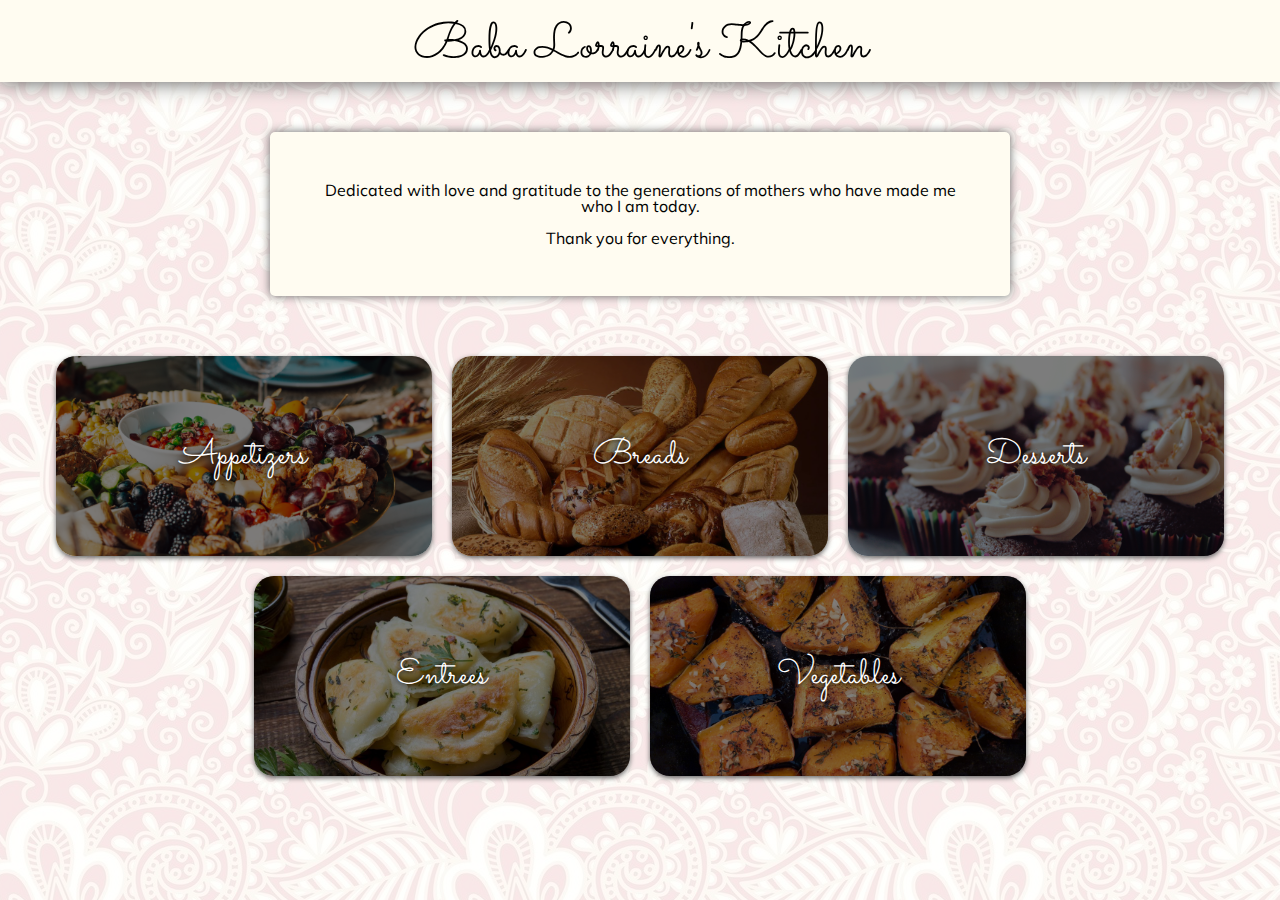
==== index.html @ e38d40c4 "init repo" ====
<!DOCTYPE html>
<html lang="en">

<head>
    <meta charset="UTF-8">
    <meta http-equiv="X-UA-Compatible" content="IE=edge">
    <meta name="viewport" content="width=device-width, initial-scale=1.0">
    <title>Baba Lorraine's Kitchen</title>
    <link rel="stylesheet" href="reset.css">
    <link rel="stylesheet" href="style.css">
    <link rel="preconnect" href="https://fonts.googleapis.com">
    <link rel="preconnect" href="https://fonts.gstatic.com" crossorigin>
    <link rel="preconnect" href="https://fonts.googleapis.com">
    <link href="https://fonts.googleapis.com/css2?family=Bree+Serif&display=swap" rel="stylesheet">
    <link href="https://fonts.googleapis.com/css2?family=Mulish:wght@200;300;400;500&display=swap" rel="stylesheet">
    <link href="https://fonts.googleapis.com/css2?family=Sacramento&display=swap" rel="stylesheet">
</head>

<body>
    <div id="menu">
        <h1>Baba Lorraine's Kitchen</h1>
    </div>
    <div id="random-recipes">

    </div>
    <div id="content">
        <div id="blurb">
            <h2>Dedicated with love and gratitude to the generations of mothers who have made me who I am
                today.<br><br>Thank you for everything.</h2>
        </div>
        <div id="categories">
            <a class="contentBox" href="/recipes.html?appetizer" style="background-image: url('/img/appetizers.jpg');">
                <div>
                    <h3>Appetizers</h3>
                </div>
            </a>
            <a class="contentBox" href="/recipes.html?bread" style="background-image: url('/img/breads.jpg');">
                <div>
                    <h3>Breads</h3>
                </div>
            </a>
            <a class="contentBox" href="/recipes.html?dessert" style="background-image: url('/img/desserts.jpg');">
                <div>
                    <h3>Desserts</h3>
                </div>
            </a>
            <a class="contentBox" href="/recipes.html?entree" style="background-image: url('/img/entrees.jpg');">
                <div>
                    <h3>Entrees</h3>
                </div>
            </a>
            <a class="contentBox" href="/recipes.html?vegetable" style="background-image: url('/img/vegetables.jpg');">
                <div>
                    <h3>Vegetables</h3>
                </div>
            </a>
        </div>
    </div>
</body>

</html>
---- style.css ----
:root {
    --cream: #fffcf1;
    --black: #222;
    --script: 'Sacramento', cursive;
    --plain: 'mulish', serif;
}

html {
    background-image: url("/img/pattern.png");
    background-repeat: repeat;
    font-family: var(--plain);
}

body {
    position: relative;
}

a {
    text-decoration: none;
    color: black;
}

#menu {
    width: 100%;
    margin: auto;
    padding-top: 22px;
    padding-bottom: 10px;
    background: var(--cream);
    text-align: center;
    font-family: var(--script);
    font-size: 50px;
    box-shadow: 0px 0px 20px 0px#555;
    position: fixed;
    top: 0;
}

#content {
    padding-top: 82px;
}

#blurb {
    background: var(--cream);
    width: clamp(300px, 50%, 700px);
    margin: auto;
    display: flex;
    align-items: center;
    text-align: center;
    padding: 50px;
    margin-top: 50px;
    margin-bottom: 50px;
    border-radius: 5px;
    box-shadow: 0px 0px 10px 0px #666;
}

#categories {
    width: 98%;
    margin: auto;
    display: flex;
    justify-content: center;
    align-items: center;
    flex-wrap: wrap;
}

.contentBox {
    display: flex;
    align-items: center;
    justify-content: center;
    height: 200px;
    width: 200px;
    border-radius: 20px;
    margin: 10px;
    width: clamp(300px, 30%, 500px);
    font-size: 35px;
    font-family: var(--script);
    background-size: cover;
    position: relative;
    background-position: center;
    color: white;
    text-shadow: 0px 0px 5px black;
    box-shadow: 0px 2px 5px 0px #666;
}

.contentBox:before {
    content: ' ';
    display: block;
    position: absolute;
    left: 0;
    top: 0;
    width: 100%;
    height: 100%;
    opacity: 0.5;
    background-color: black;
    border-radius: 20px;
    transition: opacity .5s;
}

.contentBox h3 {
    position: relative;
}

.contentBox:hover::before {
    opacity: 0.3;
    transition: opacity .5s;
}

.button {
    width: 200px;
    height: 100px;
    background-color: var(--cream);
    display: flex;
    justify-content: center;
    align-items: center;
    border-radius: 10px;
    margin: auto;
    color: black;
    border: solid black 2px;
}

.button:hover {
    opacity: 0.5;
}
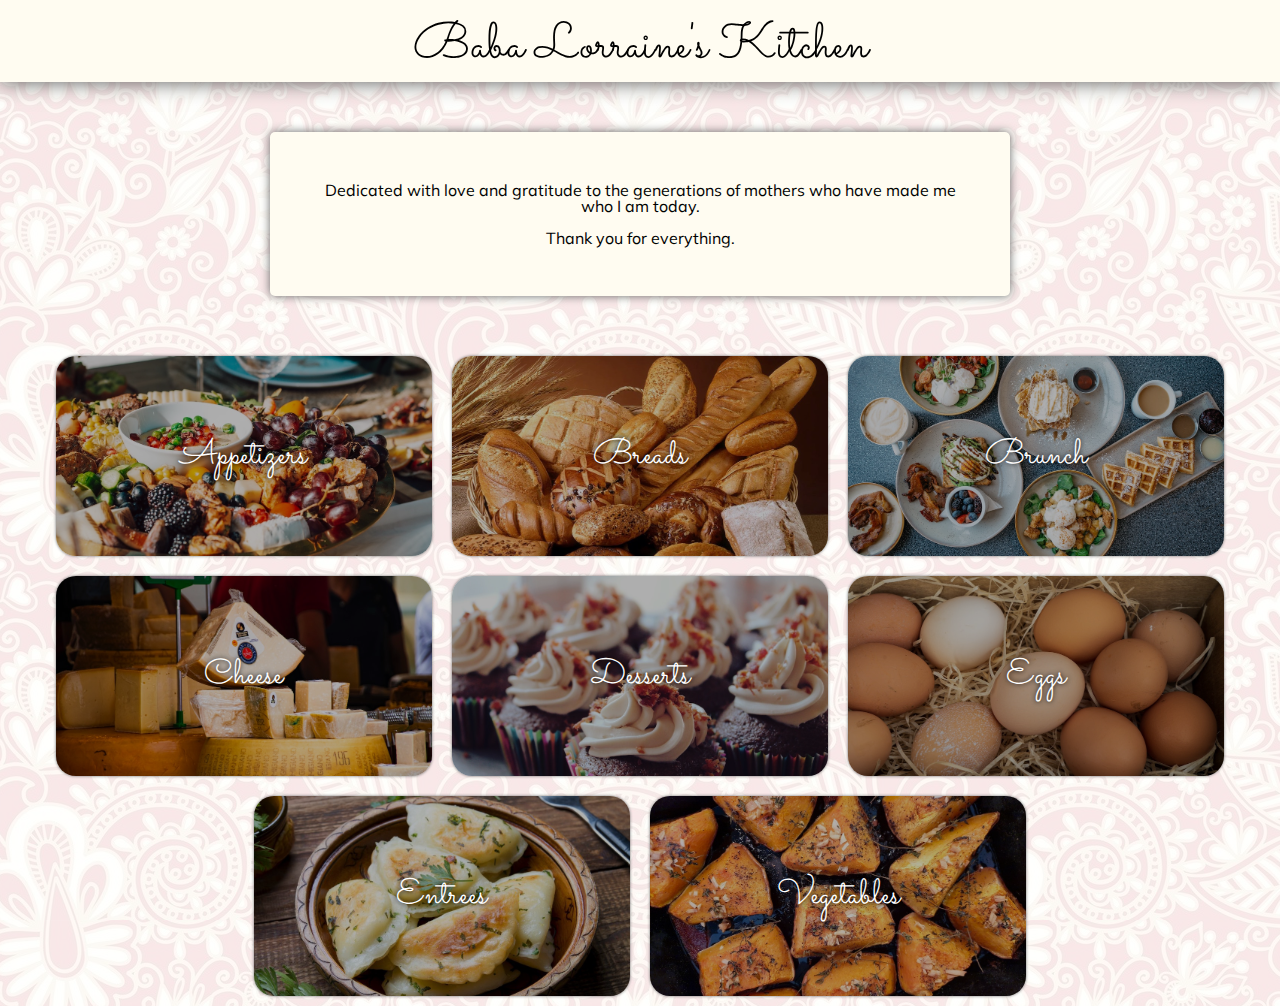
==== commit 0d60d895: "more recipes" ====
--- a/index.html
+++ b/index.html
@@ -6,8 +6,8 @@
     <meta http-equiv="X-UA-Compatible" content="IE=edge">
     <meta name="viewport" content="width=device-width, initial-scale=1.0">
     <title>Baba Lorraine's Kitchen</title>
-    <link rel="stylesheet" href="reset.css">
-    <link rel="stylesheet" href="style.css">
+    <link rel="stylesheet" href="styles/reset.css">
+    <link rel="stylesheet" href="styles/style.css">
     <link rel="preconnect" href="https://fonts.googleapis.com">
     <link rel="preconnect" href="https://fonts.gstatic.com" crossorigin>
     <link rel="preconnect" href="https://fonts.googleapis.com">
@@ -29,27 +29,42 @@
                 today.<br><br>Thank you for everything.</h2>
         </div>
         <div id="categories">
-            <a class="contentBox" href="/recipes.html?appetizer" style="background-image: url('/img/appetizers.jpg');">
+            <a class="contentBox" href="/recipes.html?appetizer" style="background-image: url('/img/categories/appetizers.jpg');">
                 <div>
                     <h3>Appetizers</h3>
                 </div>
             </a>
-            <a class="contentBox" href="/recipes.html?bread" style="background-image: url('/img/breads.jpg');">
+            <a class="contentBox" href="/recipes.html?bread" style="background-image: url('/img/categories/breads.jpg');">
                 <div>
                     <h3>Breads</h3>
                 </div>
             </a>
-            <a class="contentBox" href="/recipes.html?dessert" style="background-image: url('/img/desserts.jpg');">
+            <a class="contentBox" href="/recipes.html?brunch" style="background-image: url('/img/categories/brunch.jpg');">
+                <div>
+                    <h3>Brunch</h3>
+                </div>
+            </a>
+            <a class="contentBox" href="/recipes.html?cheese" style="background-image: url('/img/categories/cheese.jpg');">
+                <div>
+                    <h3>Cheese</h3>
+                </div>
+            </a>
+            <a class="contentBox" href="/recipes.html?dessert" style="background-image: url('/img/categories/desserts.jpg');">
                 <div>
                     <h3>Desserts</h3>
                 </div>
             </a>
-            <a class="contentBox" href="/recipes.html?entree" style="background-image: url('/img/entrees.jpg');">
+            <a class="contentBox" href="/recipes.html?eggs" style="background-image: url('/img/categories/eggs.jpg');">
+                <div>
+                    <h3>Eggs</h3>
+                </div>
+            </a>
+            <a class="contentBox" href="/recipes.html?entree" style="background-image: url('/img/categories/entrees.jpg');">
                 <div>
                     <h3>Entrees</h3>
                 </div>
             </a>
-            <a class="contentBox" href="/recipes.html?vegetable" style="background-image: url('/img/vegetables.jpg');">
+            <a class="contentBox" href="/recipes.html?vegetable" style="background-image: url('/img/categories/vegetables.jpg');">
                 <div>
                     <h3>Vegetables</h3>
                 </div>
--- a/styles/style.css
+++ b/styles/style.css
@@ -0,0 +1,129 @@
+:root {
+    --cream: #fffcf1;
+    --black: #222;
+    --script: 'Sacramento', cursive;
+    --plain: 'mulish', serif;
+}
+
+html {
+    background-image: url("/img/pattern.png");
+    background-repeat: repeat;
+    font-family: var(--plain);
+}
+
+body {
+    position: relative;
+}
+
+a {
+    text-decoration: none;
+    color: black;
+}
+
+#menu {
+    width: 100%;
+    margin: auto;
+    padding-top: 22px;
+    padding-bottom: 10px;
+    background: var(--cream);
+    text-align: center;
+    font-family: var(--script);
+    font-size: 50px;
+    box-shadow: 0px 0px 20px 0px#555;
+    position: fixed;
+    top: 0;
+    z-index: 1000;
+}
+
+#menu h1 {
+    font-size: clamp(20px, 7vw, 50px);
+}
+
+#content {
+    padding-top: 82px;
+}
+
+#blurb {
+    background: var(--cream);
+    width: clamp(300px, 50%, 700px);
+    margin: auto;
+    display: flex;
+    align-items: center;
+    text-align: center;
+    padding: 50px;
+    margin-top: 50px;
+    margin-bottom: 50px;
+    border-radius: 5px;
+    box-shadow: 0px 0px 10px 0px #666;
+}
+
+#categories {
+    width: 98%;
+    margin: auto;
+    display: flex;
+    justify-content: center;
+    align-items: center;
+    flex-wrap: wrap;
+}
+
+.contentBox {
+    display: flex;
+    align-items: center;
+    justify-content: center;
+    text-align: center;
+    height: 200px;
+    width: 200px;
+    border-radius: 20px;
+    margin: 10px;
+    width: clamp(300px, 30%, 500px);
+    font-size: 35px;
+    font-family: var(--script);
+    background-size: cover;
+    position: relative;
+    background-position: center;
+    color: white;
+    text-shadow: 0px 0px 5px black;
+    box-shadow: 0px 0px 3px 0px #666;
+}
+
+.contentBox:before {
+    content: ' ';
+    display: block;
+    position: absolute;
+    left: 0;
+    top: 0;
+    width: 100%;
+    height: 100%;
+    opacity: 0.3;
+    background-color: black;
+    border-radius: 20px;
+    transition: opacity .5s;
+}
+
+.contentBox h3 {
+    position: relative;
+    padding: 20px;
+    line-height: 50px;
+}
+
+.contentBox:hover::before {
+    opacity: 0.3;
+    transition: opacity .5s;
+}
+
+.button {
+    width: 200px;
+    height: 100px;
+    background-color: var(--cream);
+    display: flex;
+    justify-content: center;
+    align-items: center;
+    border-radius: 10px;
+    margin: auto;
+    color: black;
+    border: solid black 2px;
+}
+
+.button:hover {
+    opacity: 0.5;
+}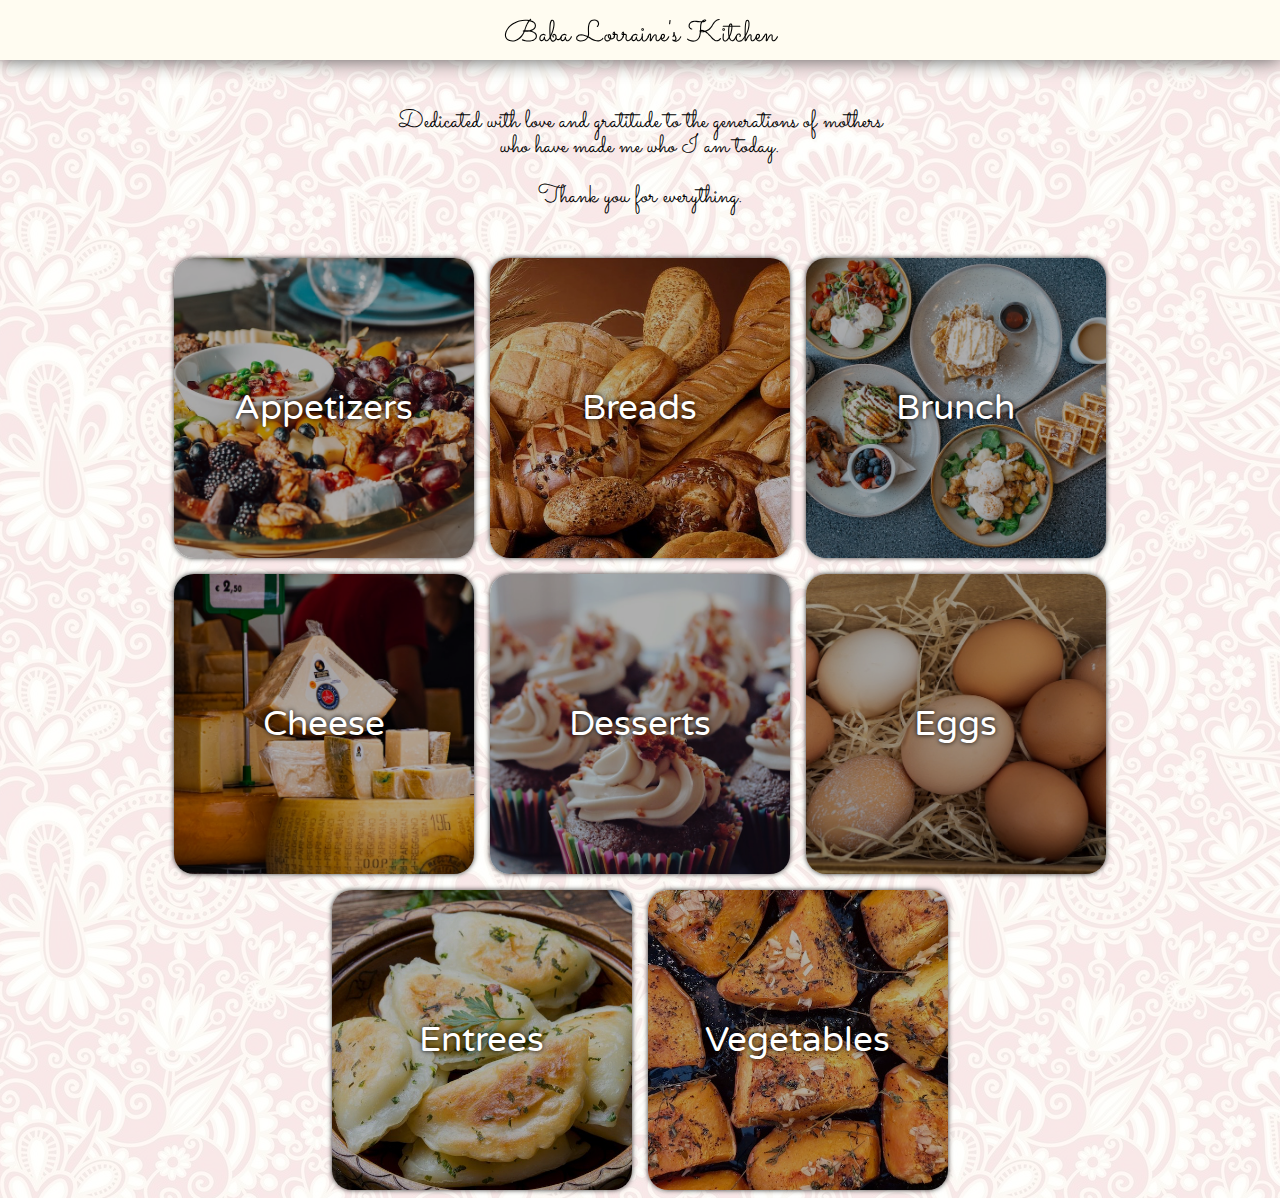
==== commit 6beb3061: "mobile" ====
--- a/index.html
+++ b/index.html
@@ -10,10 +10,8 @@
     <link rel="stylesheet" href="styles/style.css">
     <link rel="preconnect" href="https://fonts.googleapis.com">
     <link rel="preconnect" href="https://fonts.gstatic.com" crossorigin>
-    <link rel="preconnect" href="https://fonts.googleapis.com">
-    <link href="https://fonts.googleapis.com/css2?family=Bree+Serif&display=swap" rel="stylesheet">
-    <link href="https://fonts.googleapis.com/css2?family=Mulish:wght@200;300;400;500&display=swap" rel="stylesheet">
-    <link href="https://fonts.googleapis.com/css2?family=Sacramento&display=swap" rel="stylesheet">
+    <link href="https://fonts.googleapis.com/css2?family=Sacramento&family=Varela+Round&display=swap" rel="stylesheet"> 
+    <script src="https://ajax.googleapis.com/ajax/libs/jquery/3.5.1/jquery.min.js"></script>
 </head>
 
 <body>
@@ -29,27 +27,32 @@
                 today.<br><br>Thank you for everything.</h2>
         </div>
         <div id="categories">
-            <a class="contentBox" href="/recipes.html?appetizer" style="background-image: url('/img/categories/appetizers.jpg');">
+            <a class="contentBox" href="/recipes.html?appetizer"
+                style="background-image: url('/img/categories/appetizers.jpg');">
                 <div>
                     <h3>Appetizers</h3>
                 </div>
             </a>
-            <a class="contentBox" href="/recipes.html?bread" style="background-image: url('/img/categories/breads.jpg');">
+            <a class="contentBox" href="/recipes.html?bread"
+                style="background-image: url('/img/categories/breads.jpg');">
                 <div>
                     <h3>Breads</h3>
                 </div>
             </a>
-            <a class="contentBox" href="/recipes.html?brunch" style="background-image: url('/img/categories/brunch.jpg');">
+            <a class="contentBox" href="/recipes.html?brunch"
+                style="background-image: url('/img/categories/brunch.jpg');">
                 <div>
                     <h3>Brunch</h3>
                 </div>
             </a>
-            <a class="contentBox" href="/recipes.html?cheese" style="background-image: url('/img/categories/cheese.jpg');">
+            <a class="contentBox" href="/recipes.html?cheese"
+                style="background-image: url('/img/categories/cheese.jpg');">
                 <div>
                     <h3>Cheese</h3>
                 </div>
             </a>
-            <a class="contentBox" href="/recipes.html?dessert" style="background-image: url('/img/categories/desserts.jpg');">
+            <a class="contentBox" href="/recipes.html?dessert"
+                style="background-image: url('/img/categories/desserts.jpg');">
                 <div>
                     <h3>Desserts</h3>
                 </div>
@@ -59,12 +62,14 @@
                     <h3>Eggs</h3>
                 </div>
             </a>
-            <a class="contentBox" href="/recipes.html?entree" style="background-image: url('/img/categories/entrees.jpg');">
+            <a class="contentBox" href="/recipes.html?entree"
+                style="background-image: url('/img/categories/entrees.jpg');">
                 <div>
                     <h3>Entrees</h3>
                 </div>
             </a>
-            <a class="contentBox" href="/recipes.html?vegetable" style="background-image: url('/img/categories/vegetables.jpg');">
+            <a class="contentBox" href="/recipes.html?vegetable"
+                style="background-image: url('/img/categories/vegetables.jpg');">
                 <div>
                     <h3>Vegetables</h3>
                 </div>
--- a/styles/style.css
+++ b/styles/style.css
@@ -2,7 +2,7 @@
     --cream: #fffcf1;
     --black: #222;
     --script: 'Sacramento', cursive;
-    --plain: 'mulish', serif;
+    --plain: 'Varela Round', sans-serif;
 }
 
 html {
@@ -22,39 +22,34 @@
 
 #menu {
     width: 100%;
+    height: 30px;
     margin: auto;
-    padding-top: 22px;
+    padding-top: 20px;
     padding-bottom: 10px;
     background: var(--cream);
     text-align: center;
     font-family: var(--script);
-    font-size: 50px;
+    font-size: 30px;
     box-shadow: 0px 0px 20px 0px#555;
     position: fixed;
     top: 0;
     z-index: 1000;
 }
 
-#menu h1 {
-    font-size: clamp(20px, 7vw, 50px);
-}
-
 #content {
-    padding-top: 82px;
+    padding-top: 60px;
 }
 
 #blurb {
-    background: var(--cream);
-    width: clamp(300px, 50%, 700px);
+    width: clamp(200px, 70%, 500px);
     margin: auto;
     display: flex;
     align-items: center;
     text-align: center;
-    padding: 50px;
     margin-top: 50px;
-    margin-bottom: 50px;
-    border-radius: 5px;
-    box-shadow: 0px 0px 10px 0px #666;
+    margin-bottom: 40px;
+    font-family: var(--script);
+    font-size: 25px
 }
 
 #categories {
@@ -72,18 +67,19 @@
     justify-content: center;
     text-align: center;
     height: 200px;
-    width: 200px;
     border-radius: 20px;
-    margin: 10px;
-    width: clamp(300px, 30%, 500px);
+    margin: 8px;
+    width: clamp(150px, 30vw, 300px);
+    height: clamp(150px, 30vw, 300px);
     font-size: 35px;
-    font-family: var(--script);
+    font-size: clamp(20px, 3vw, 35px);
+    font-family: var(--plain);
     background-size: cover;
     position: relative;
     background-position: center;
     color: white;
     text-shadow: 0px 0px 5px black;
-    box-shadow: 0px 0px 3px 0px #666;
+    box-shadow: 0px 0px 5px 0px #333;
 }
 
 .contentBox:before {
@@ -103,7 +99,7 @@
 .contentBox h3 {
     position: relative;
     padding: 20px;
-    line-height: 50px;
+    line-height: 30px;
 }
 
 .contentBox:hover::before {
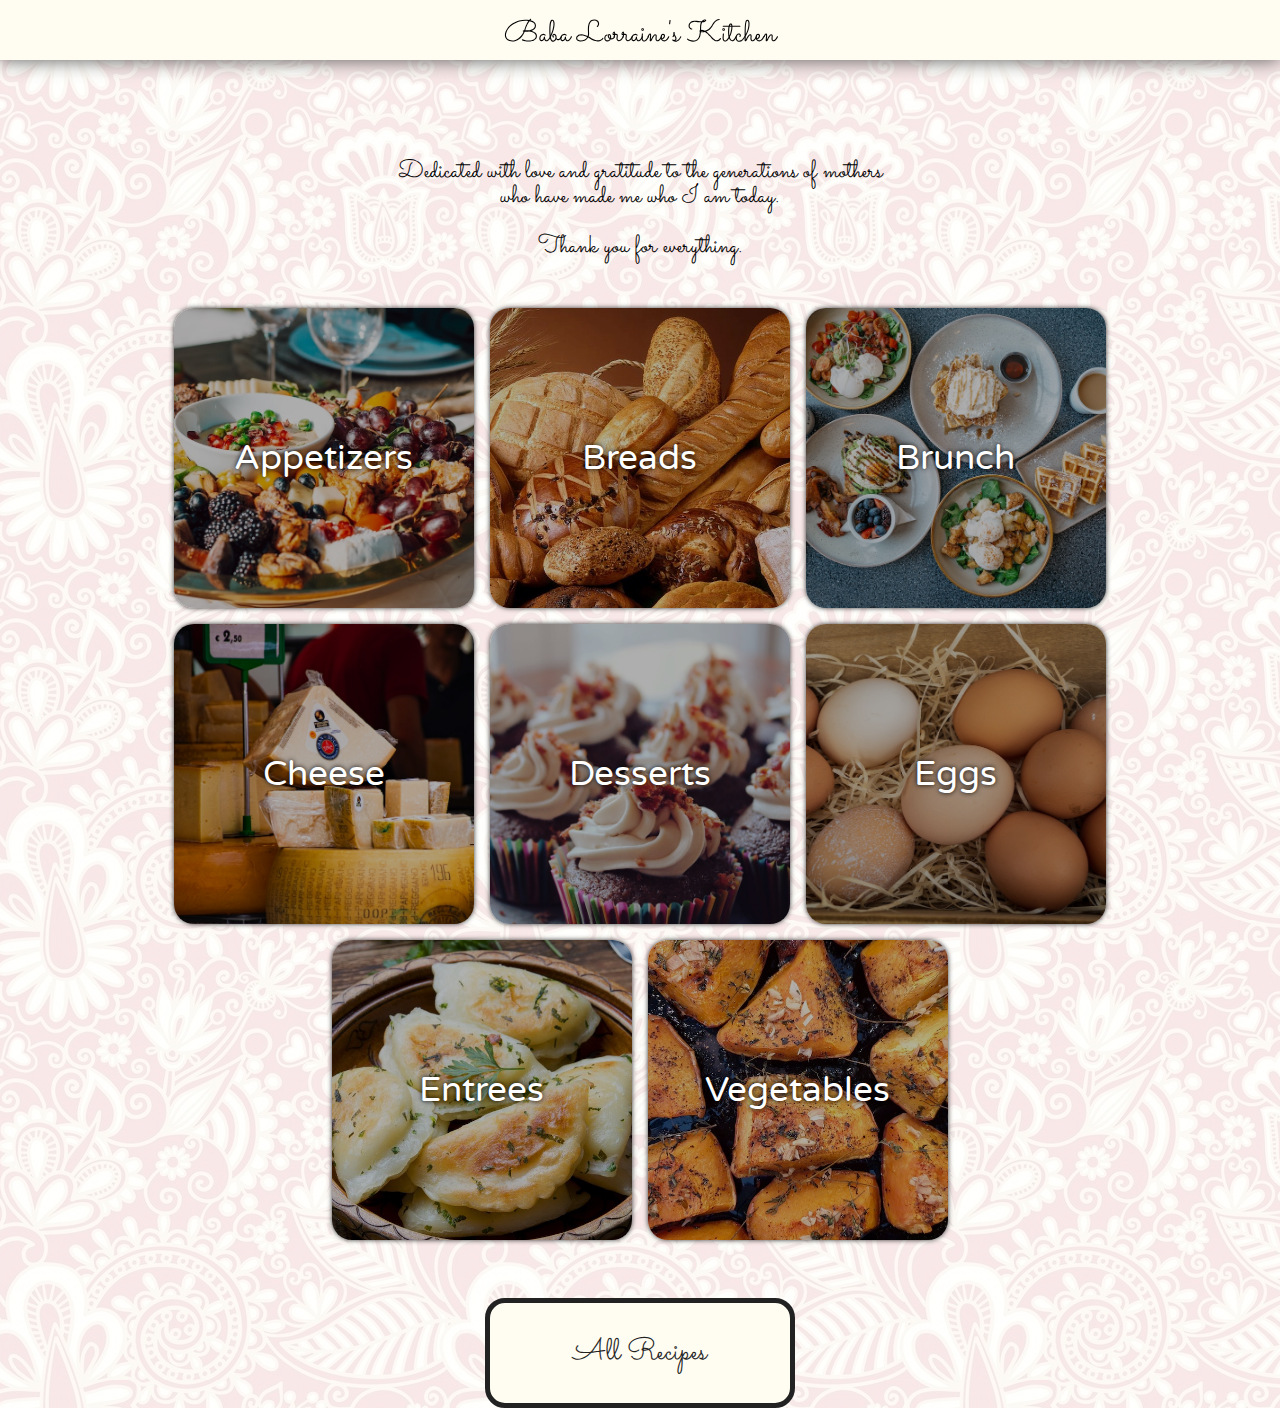
==== commit 710ad2e8: "functionality for all recipes" ====
--- a/index.html
+++ b/index.html
@@ -10,7 +10,7 @@
     <link rel="stylesheet" href="styles/style.css">
     <link rel="preconnect" href="https://fonts.googleapis.com">
     <link rel="preconnect" href="https://fonts.gstatic.com" crossorigin>
-    <link href="https://fonts.googleapis.com/css2?family=Sacramento&family=Varela+Round&display=swap" rel="stylesheet"> 
+    <link href="https://fonts.googleapis.com/css2?family=Sacramento&family=Varela+Round&display=swap" rel="stylesheet">
     <script src="https://ajax.googleapis.com/ajax/libs/jquery/3.5.1/jquery.min.js"></script>
 </head>
 
@@ -75,6 +75,11 @@
                 </div>
             </a>
         </div>
+        <a class="allRecipes" href="/recipes.html?all">
+            <div>
+                <h3>All Recipes</h3>
+            </div>
+        </a>
     </div>
 </body>
 
--- a/styles/style.css
+++ b/styles/style.css
@@ -17,7 +17,7 @@
 
 a {
     text-decoration: none;
-    color: black;
+    color: var(--black);
 }
 
 #menu {
@@ -37,7 +37,14 @@
 }
 
 #content {
-    padding-top: 60px;
+    padding-top: 110px;
+}
+
+#subtitle {
+    text-align: center;
+    font-family: var(--script);
+    font-size: 40px;
+    margin-bottom: 10px;
 }
 
 #blurb {
@@ -107,19 +114,23 @@
     transition: opacity .5s;
 }
 
-.button {
-    width: 200px;
+.allRecipes {
+    width: 300px;
     height: 100px;
-    background-color: var(--cream);
+    margin: auto;
+    margin-top: 50px;
     display: flex;
     justify-content: center;
     align-items: center;
-    border-radius: 10px;
-    margin: auto;
-    color: black;
-    border: solid black 2px;
+    font-family: var(--script);
+    font-size: 30px;
+    background-color: var(--cream);
+    border-radius: 20px;
+    border: solid var(--black) 5px;
+    transition: background-color 1s;
 }
 
-.button:hover {
-    opacity: 0.5;
+.allRecipes:hover {
+    background-color: transparent;
+    transition: background-color 1s;
 }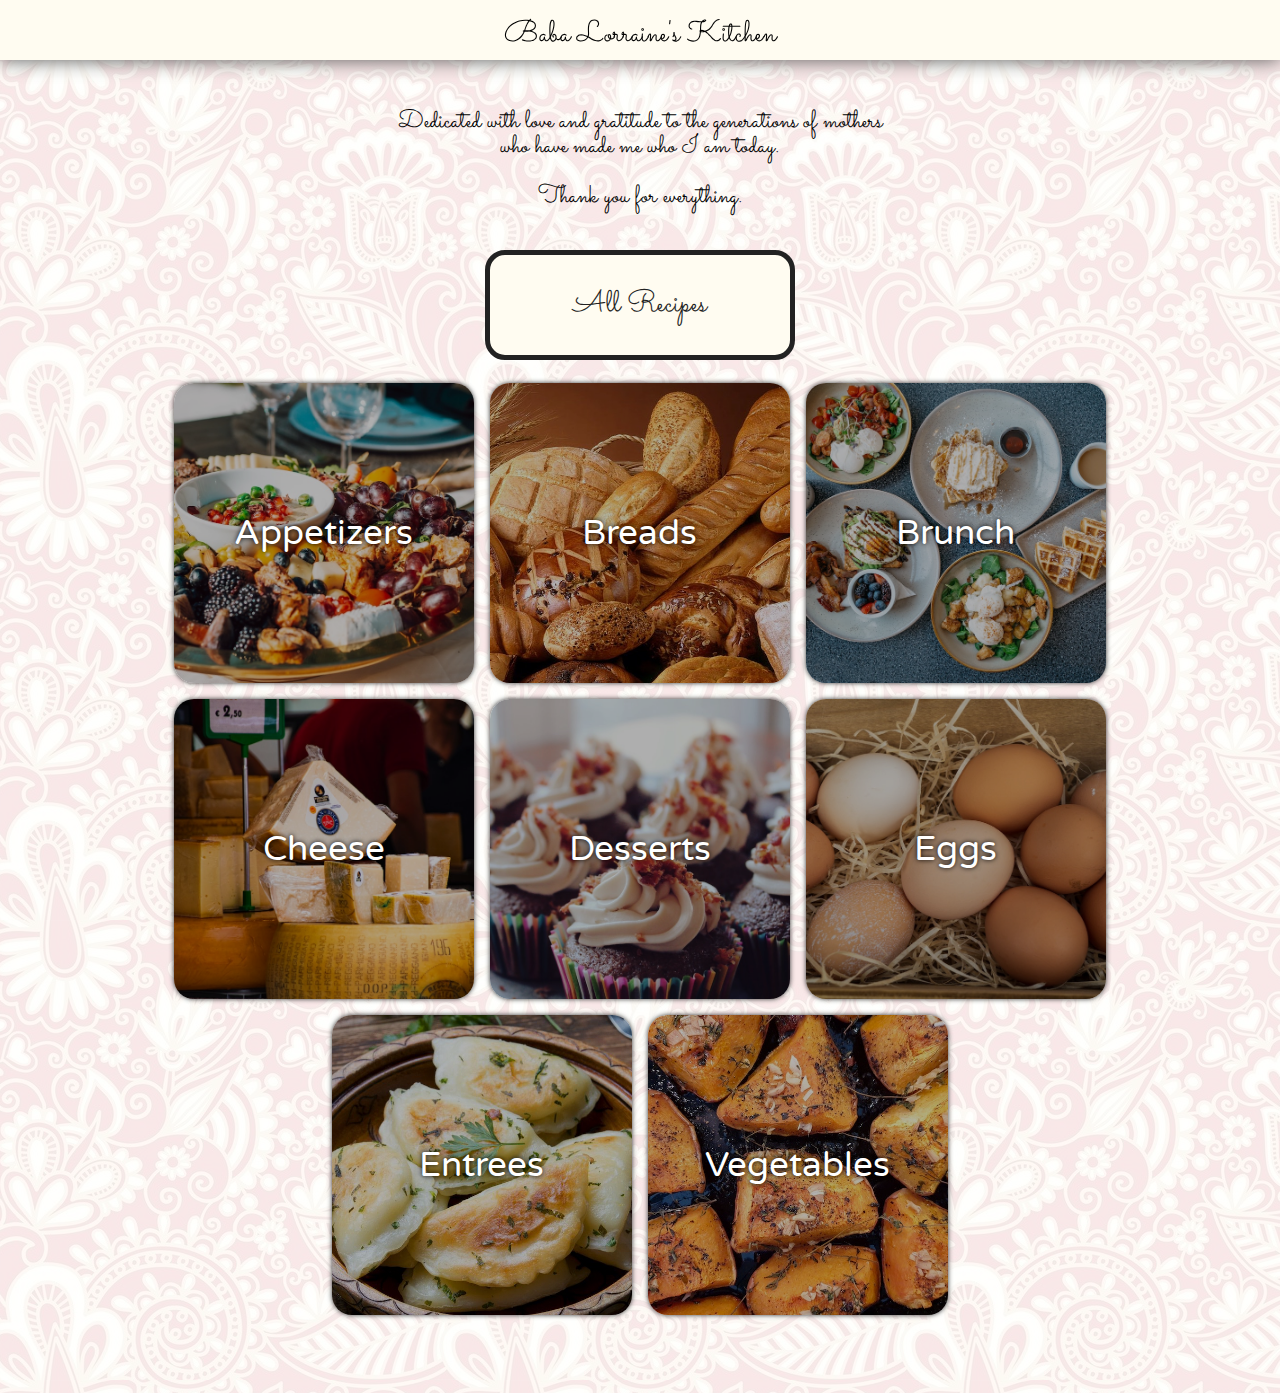
==== commit 0e7fafe0: "move all recipes to top" ====
--- a/index.html
+++ b/index.html
@@ -26,6 +26,11 @@
             <h2>Dedicated with love and gratitude to the generations of mothers who have made me who I am
                 today.<br><br>Thank you for everything.</h2>
         </div>
+        <a class="allRecipes" href="/recipes.html?all">
+            <div>
+                <h3>All Recipes</h3>
+            </div>
+        </a>
         <div id="categories">
             <a class="contentBox" href="/recipes.html?appetizer"
                 style="background-image: url('/img/categories/appetizers.jpg');">
@@ -75,11 +80,6 @@
                 </div>
             </a>
         </div>
-        <a class="allRecipes" href="/recipes.html?all">
-            <div>
-                <h3>All Recipes</h3>
-            </div>
-        </a>
     </div>
 </body>
 
--- a/styles/style.css
+++ b/styles/style.css
@@ -38,6 +38,7 @@
 
 #content {
     padding-top: 110px;
+    padding-bottom: 70px;
 }
 
 #subtitle {
@@ -53,7 +54,6 @@
     display: flex;
     align-items: center;
     text-align: center;
-    margin-top: 50px;
     margin-bottom: 40px;
     font-family: var(--script);
     font-size: 25px
@@ -118,7 +118,7 @@
     width: 300px;
     height: 100px;
     margin: auto;
-    margin-top: 50px;
+    margin-bottom: 15px;
     display: flex;
     justify-content: center;
     align-items: center;
